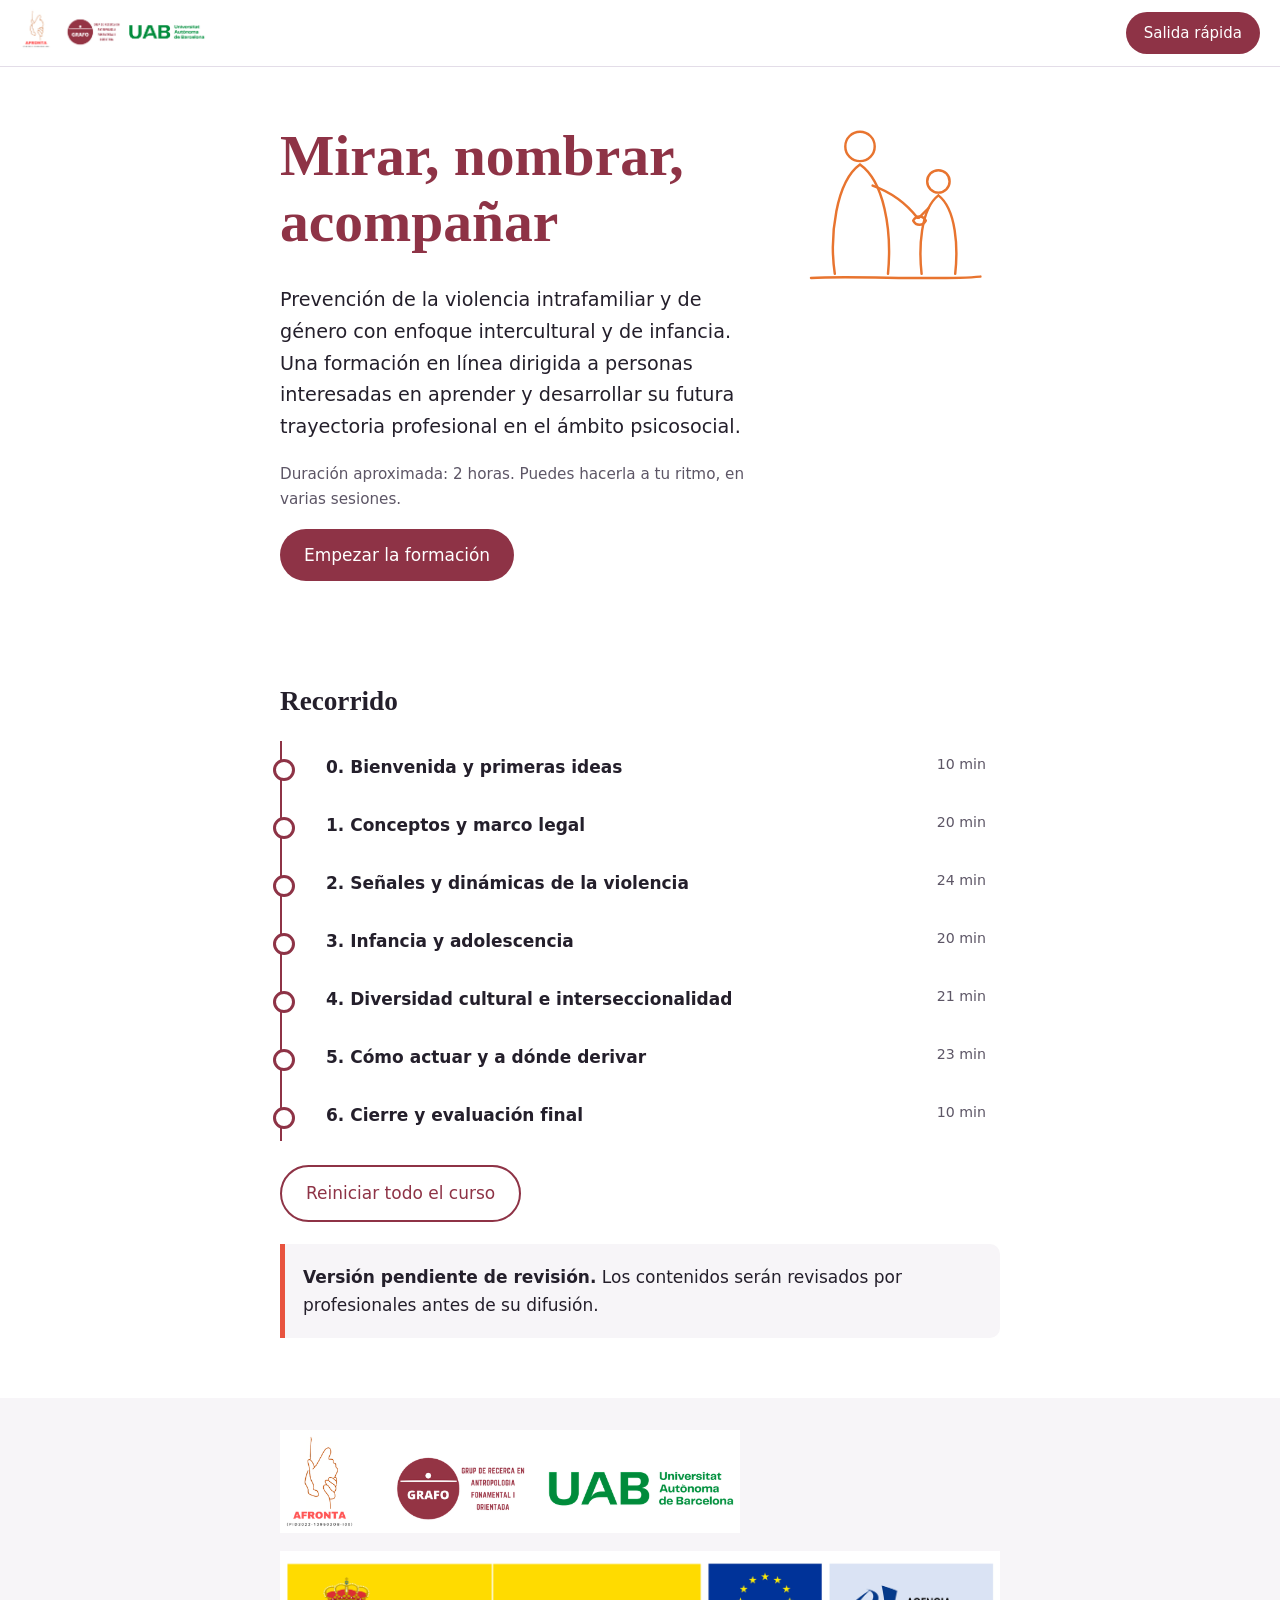
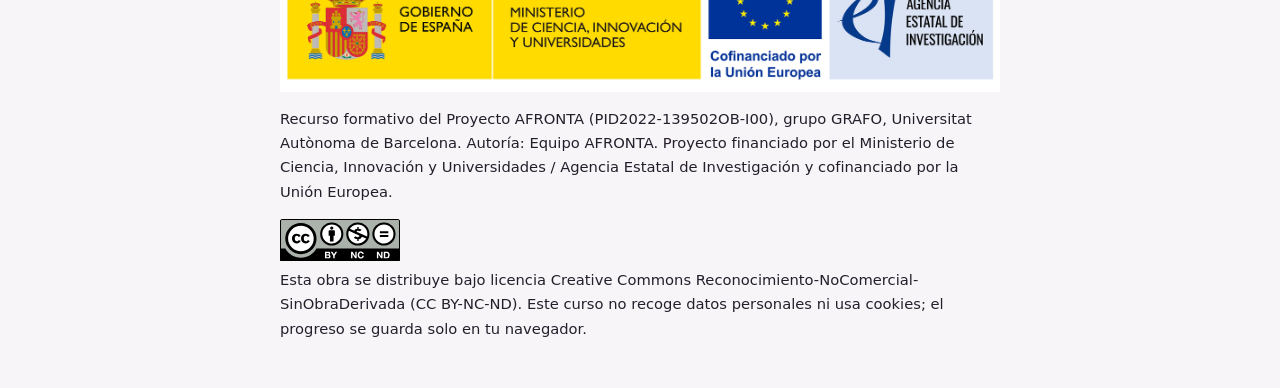
==== index.html @ 179e8720 "Launh" ====
<!DOCTYPE html>
<html lang="es">
<head>
<meta charset="utf-8">
<meta name="viewport" content="width=device-width, initial-scale=1">
<title>Mirar, nombrar, acompañar | Proyecto AFRONTA</title>
<meta name="description" content="Formación en línea de 2 horas sobre prevención de la violencia intrafamiliar y de género, con enfoque intercultural y de infancia.">
<link rel="stylesheet" href="assets/style.css">
</head>
<body data-base="">
<main id="main" class="wrap">
<section class="hero">
<svg viewBox="0 0 300 280" fill="none" stroke="#E8742F" stroke-width="3.5" stroke-linecap="round" stroke-linejoin="round" role="img" aria-label="Dos personas que se acompañan dándose la mano"><circle cx="100" cy="62" r="21"/><path d="M100 88C66 112 56 190 64 244M100 88C134 112 146 180 140 244"/><path d="M118 118C146 128 168 146 182 164"/><circle cx="212" cy="112" r="16"/><path d="M212 132C186 152 184 208 188 244M212 132C238 152 240 208 236 244"/><path d="M198 150C192 156 188 160 184 164"/><path d="M176 168c4-8 14-8 18 0c-4 8-14 8-18 0z"/><path d="M30 250C90 246 210 254 272 248"/></svg>
<h1>Mirar, nombrar, acompañar</h1>
<p class="lead">Prevención de la violencia intrafamiliar y de género con enfoque intercultural y de infancia. Una formación en línea dirigida a personas interesadas en aprender y desarrollar su futura trayectoria profesional en el ámbito psicosocial.</p>
<p class="meta">Duración aproximada: 2 horas. Puedes hacerla a tu ritmo, en varias sesiones.</p>
<p><a class="btn" href="unidad-0/index.html">Empezar la formación</a></p>
</section>
<h2>Recorrido</h2>
<ol class="path">
<li data-unit="u0"><a href="unidad-0/index.html"><b>0. Bienvenida y primeras ideas</b><small>10 min</small></a></li>
<li data-unit="u1"><a href="unidad-1/index.html"><b>1. Conceptos y marco legal</b><small>20 min</small></a></li>
<li data-unit="u2"><a href="unidad-2/index.html"><b>2. Señales y dinámicas de la violencia</b><small>24 min</small></a></li>
<li data-unit="u3"><a href="unidad-3/index.html"><b>3. Infancia y adolescencia</b><small>20 min</small></a></li>
<li data-unit="u4"><a href="unidad-4/index.html"><b>4. Diversidad cultural e interseccionalidad</b><small>21 min</small></a></li>
<li data-unit="u5"><a href="unidad-5/index.html"><b>5. Cómo actuar y a dónde derivar</b><small>23 min</small></a></li>
<li data-unit="u6"><a href="unidad-6/index.html"><b>6. Cierre y evaluación final</b><small>10 min</small></a></li>
</ol>
<p><button class="btn ghost" type="button" data-reset="all">Reiniciar todo el curso</button></p>
<div class="note"><p><b>Versión pendiente de revisión.</b> Los contenidos serán revisados por profesionales antes de su difusión.</p></div>
</main>
<script src="assets/app.js"></script>
</body>
</html>
---- assets/style.css ----
:root{--ink:#241F2B;--bur:#8E3346;--cor:#E8533F;--grn:#0E8F46;--mist:#F7F5F8;--line:#E3DDE8}
*{box-sizing:border-box}
body{margin:0;font:17px/1.65 system-ui,-apple-system,"Segoe UI",sans-serif;color:var(--ink);background:#fff}
h1,h2,h3{font-family:"Iowan Old Style","Palatino Linotype",Palatino,Georgia,serif;line-height:1.15;margin:0 0 .5em}
h1{font-size:clamp(2.2rem,6vw,3.6rem);color:var(--bur)}
h2{font-size:1.7rem;margin-top:2.2em}
h3{font-size:1.2rem}
a{color:var(--bur)}
:focus-visible{outline:3px solid var(--cor);outline-offset:2px}
.skip{position:absolute;left:-999px}.skip:focus{left:8px;top:8px;background:#fff;padding:8px;z-index:20}
.bar{position:sticky;top:0;z-index:10;display:flex;align-items:center;justify-content:space-between;gap:12px;padding:8px 20px;background:#fff;border-bottom:1px solid var(--line)}
.bar img{height:42px;width:auto;max-width:60vw}
.exit{background:var(--bur);color:#fff;border:0;border-radius:999px;padding:9px 18px;font:inherit;font-size:15px;cursor:pointer}
.exit:hover{background:#6f2536}
.wrap{max-width:760px;margin:0 auto;padding:0 20px}
.hero{padding:56px 0 28px;position:relative}
.hero svg{position:absolute;right:0;top:36px;width:210px;pointer-events:none}
@media(min-width:701px){.hero>:not(svg){max-width:calc(100% - 230px)}}
.lead{font-size:1.2rem;max-width:34em}
.meta{color:#5d5666;font-size:.95rem}
.path{list-style:none;margin:24px 0;padding:0 0 0 30px;border-left:2px solid var(--bur)}
.path li{position:relative;margin:0 0 6px}
.path li::before{content:"";position:absolute;left:-39px;top:18px;width:16px;height:16px;border-radius:50%;background:#fff;border:3px solid var(--bur)}
.path li.done::before{background:var(--grn);border-color:var(--grn)}
.path li.soon{opacity:.55}
.path li>a,.path li>span{display:flex;justify-content:space-between;gap:12px;padding:12px 14px;text-decoration:none;color:inherit;border-radius:10px}
.path li>a:hover{background:var(--mist)}
.path small{color:#5d5666;white-space:nowrap}
.note{background:var(--mist);border-left:5px solid var(--cor);padding:14px 18px;border-radius:0 10px 10px 0;margin:22px 0}
.note p{margin:.3em 0}
details{border-bottom:1px solid var(--line);padding:12px 0}
summary{cursor:pointer;font-weight:700}
details[open] summary{color:var(--bur)}
.time{display:inline-block;font-size:.9rem;color:#5d5666;margin-left:8px;font-family:system-ui,sans-serif;font-weight:400}
.quiz{border-left:5px solid var(--bur);background:var(--mist);padding:16px 20px;margin:20px 0;border-radius:0 10px 10px 0}
.q{font-weight:700;margin:0 0 10px}
.opt{display:block;width:100%;text-align:left;font:inherit;background:#fff;border:1.5px solid var(--line);border-radius:10px;padding:10px 14px;margin:8px 0;cursor:pointer;color:var(--ink)}
.opt:hover:not(:disabled){border-color:var(--bur)}
.opt:disabled{cursor:default;color:var(--ink)}
.opt.ok{border-color:var(--grn);background:#E7F5EC}
.opt.no{border-color:var(--cor);background:#FDEBE8}
.fb{margin:12px 0 0}
.btn{display:inline-block;background:var(--bur);color:#fff;border:0;border-radius:999px;padding:12px 24px;font:inherit;text-decoration:none;cursor:pointer}
.btn:disabled{background:var(--grn)}
.btn.ghost{background:#fff;color:var(--bur);border:2px solid var(--bur)}
.nav{display:flex;flex-wrap:wrap;gap:12px;justify-content:space-between;margin:36px 0}
ol.tl{padding-left:20px}ol.tl li{margin:8px 0}
.refs{font-size:.92rem;color:#4a4352}
.ft{background:var(--mist);margin-top:60px;padding:32px 0;font-size:.92rem}
.ft img{max-width:100%;height:auto}
.ft .logos{display:grid;gap:18px}
.ft .logos img:first-child{max-width:460px}
@media(max-width:700px){.hero svg{display:none}body{font-size:16px}}
@media(prefers-reduced-motion:reduce){*{transition:none!important}}

@media print{body *{visibility:hidden}#dip,#dip *{visibility:visible}#dip{position:absolute;left:0;top:0;width:100%}}
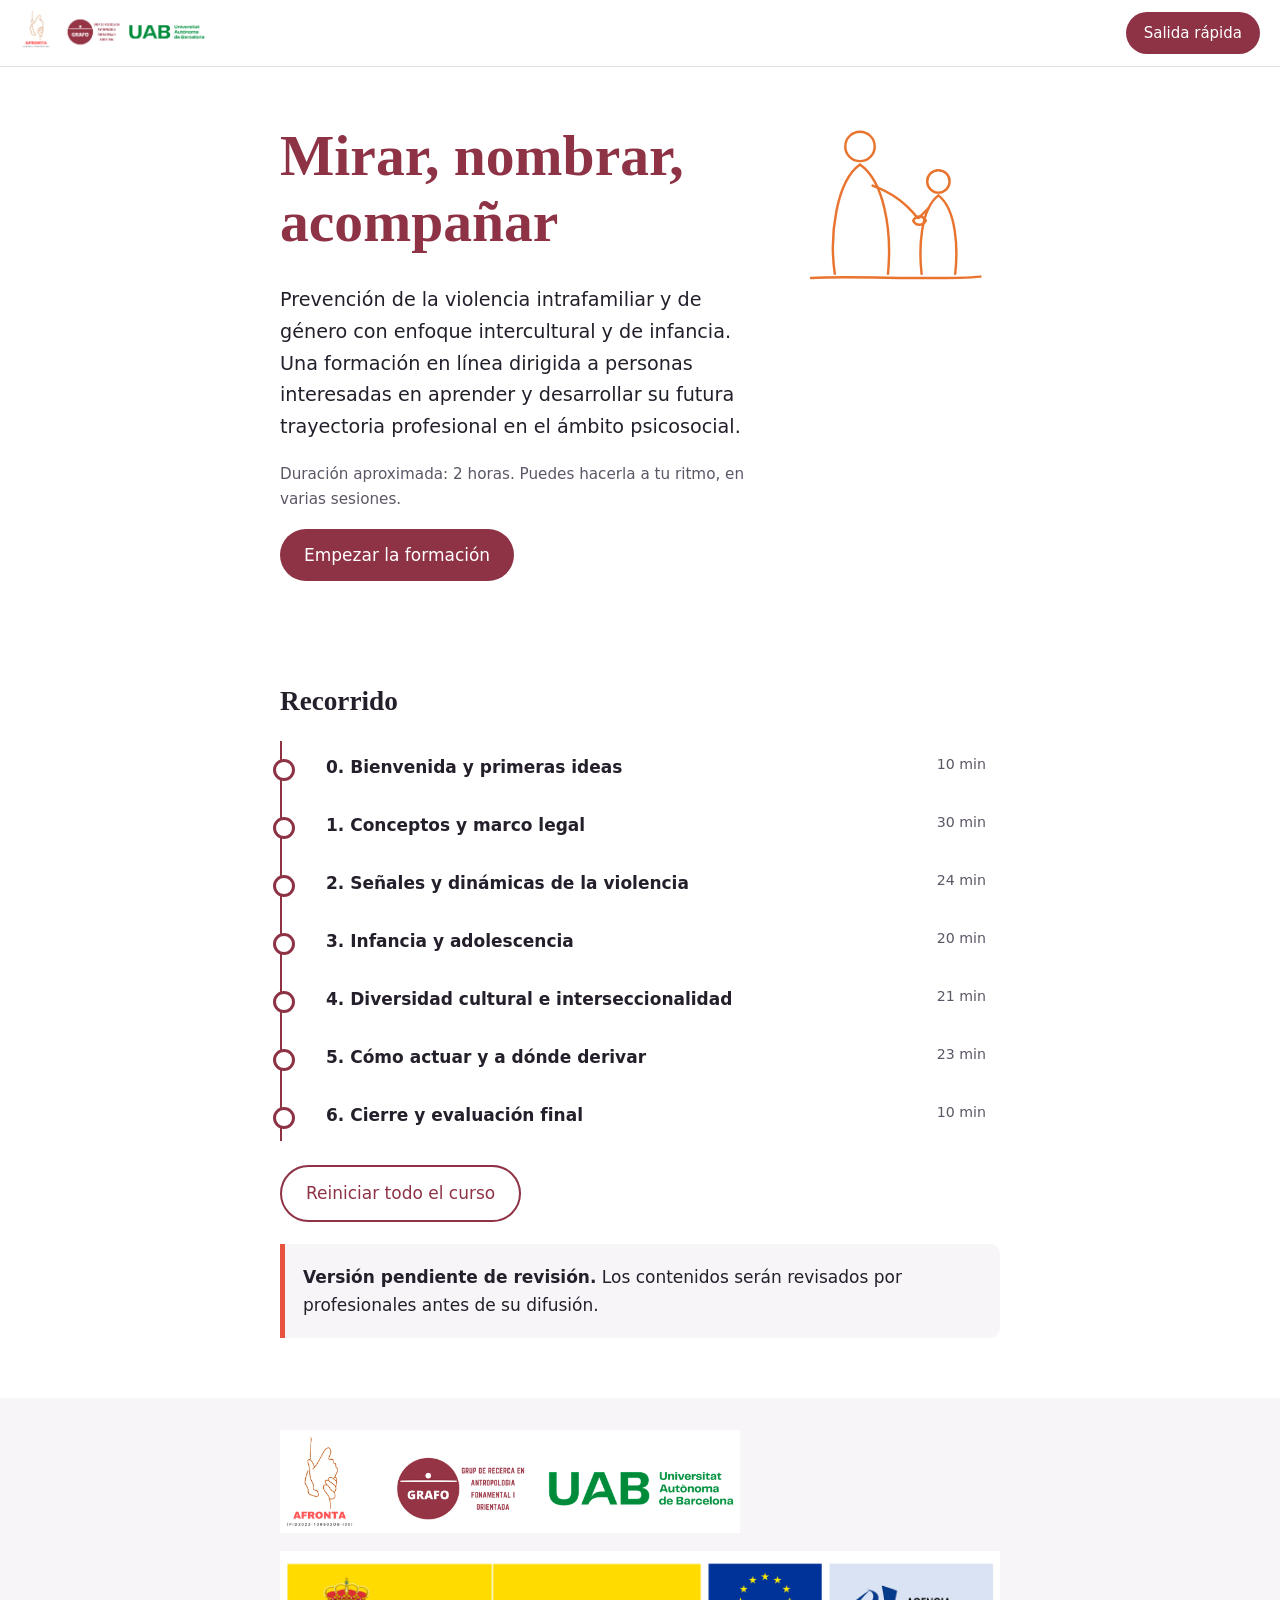
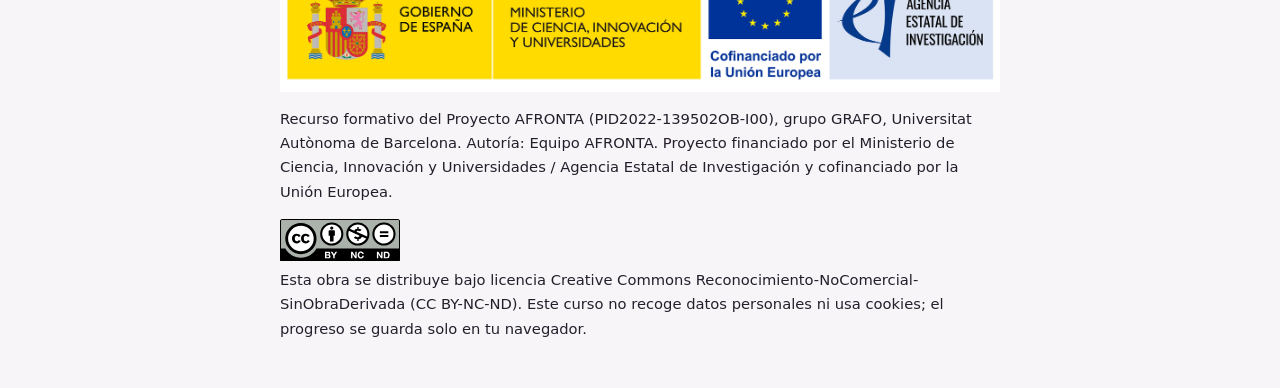
==== commit 8de0ab39: "Update unit 1" ====
--- a/index.html
+++ b/index.html
@@ -19,7 +19,7 @@
 <h2>Recorrido</h2>
 <ol class="path">
 <li data-unit="u0"><a href="unidad-0/index.html"><b>0. Bienvenida y primeras ideas</b><small>10 min</small></a></li>
-<li data-unit="u1"><a href="unidad-1/index.html"><b>1. Conceptos y marco legal</b><small>20 min</small></a></li>
+<li data-unit="u1"><a href="unidad-1/index.html"><b>1. Conceptos y marco legal</b><small>30 min</small></a></li>
 <li data-unit="u2"><a href="unidad-2/index.html"><b>2. Señales y dinámicas de la violencia</b><small>24 min</small></a></li>
 <li data-unit="u3"><a href="unidad-3/index.html"><b>3. Infancia y adolescencia</b><small>20 min</small></a></li>
 <li data-unit="u4"><a href="unidad-4/index.html"><b>4. Diversidad cultural e interseccionalidad</b><small>21 min</small></a></li>
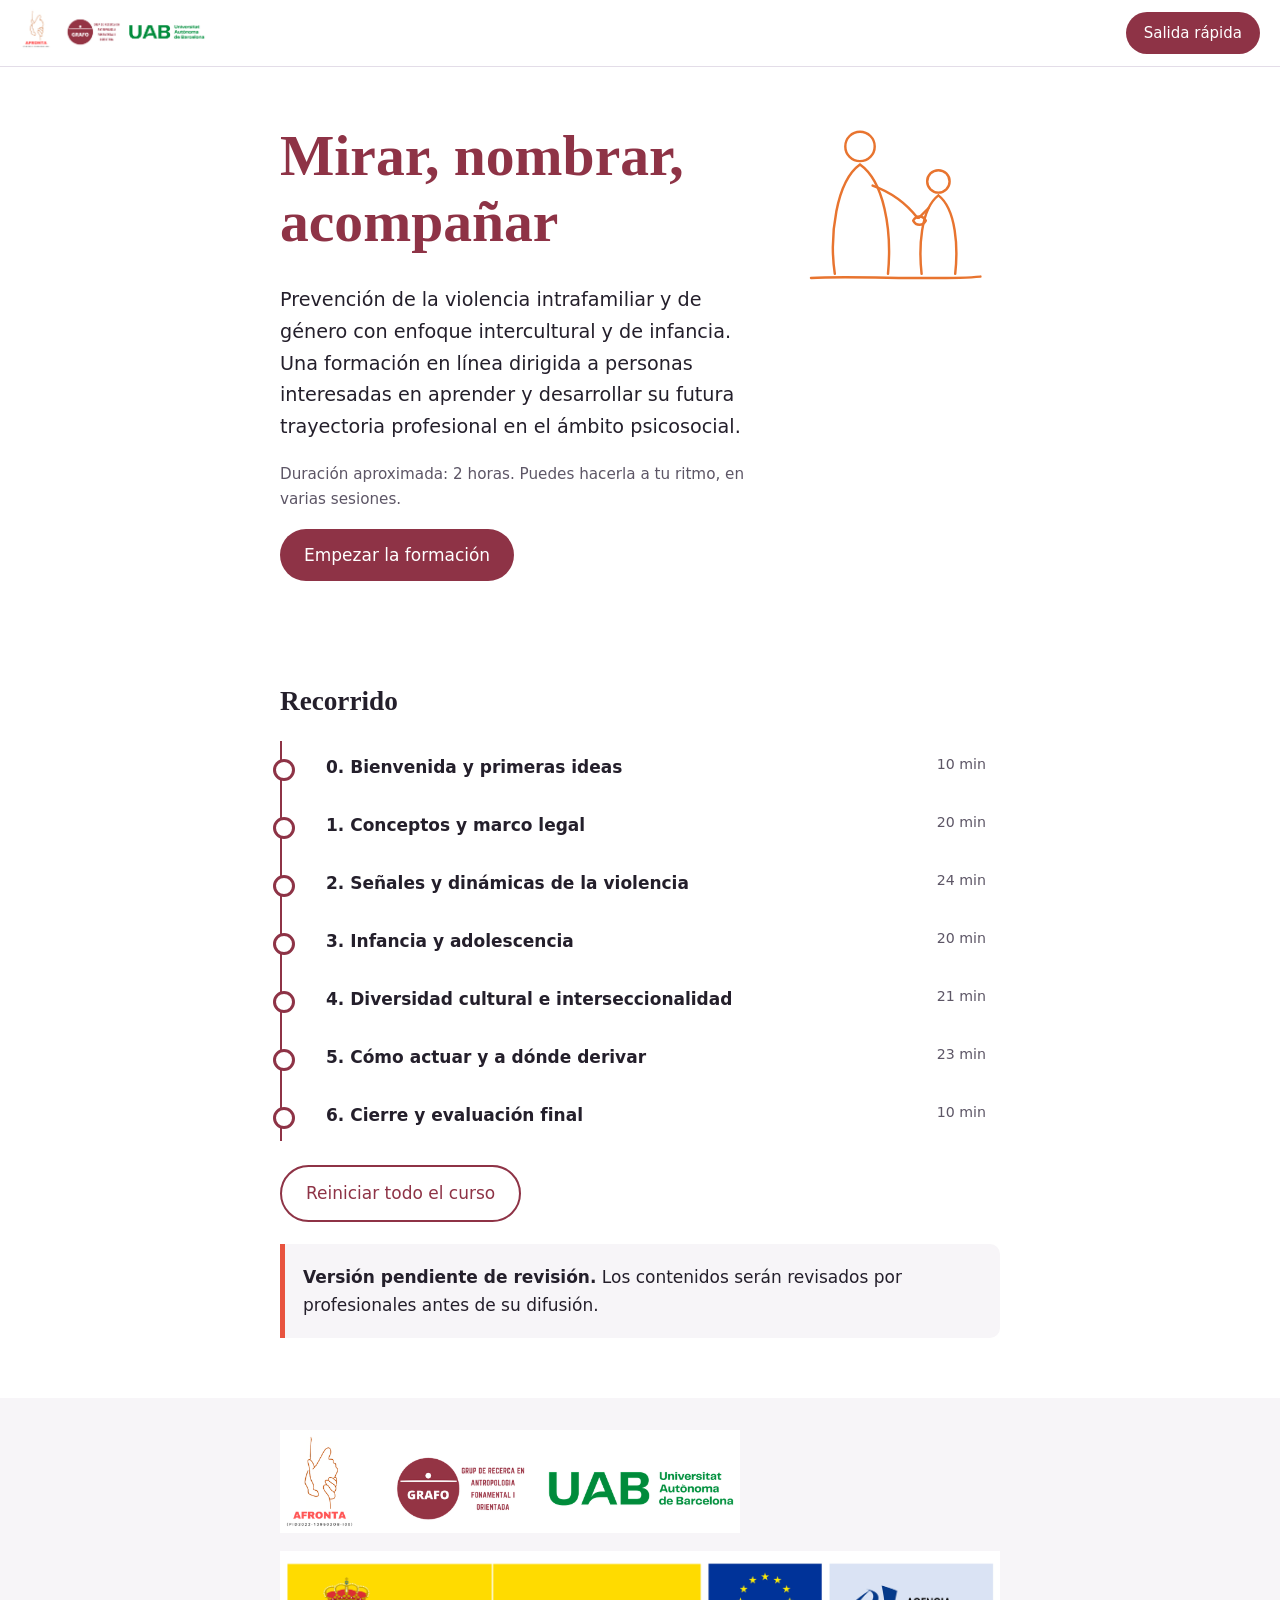
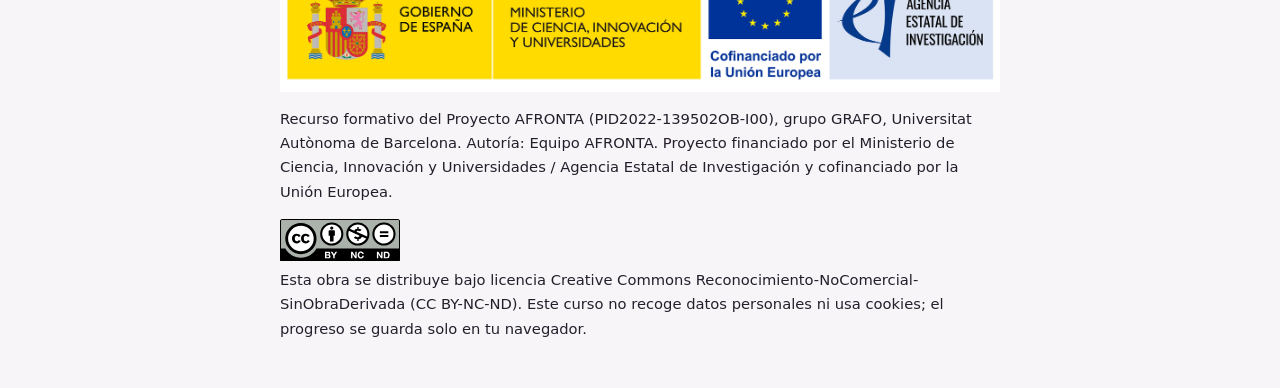
==== commit eb343274: "update unit 1" ====
--- a/index.html
+++ b/index.html
@@ -19,7 +19,7 @@
 <h2>Recorrido</h2>
 <ol class="path">
 <li data-unit="u0"><a href="unidad-0/index.html"><b>0. Bienvenida y primeras ideas</b><small>10 min</small></a></li>
-<li data-unit="u1"><a href="unidad-1/index.html"><b>1. Conceptos y marco legal</b><small>30 min</small></a></li>
+<li data-unit="u1"><a href="unidad-1/index.html"><b>1. Conceptos y marco legal</b><small>20 min</small></a></li>
 <li data-unit="u2"><a href="unidad-2/index.html"><b>2. Señales y dinámicas de la violencia</b><small>24 min</small></a></li>
 <li data-unit="u3"><a href="unidad-3/index.html"><b>3. Infancia y adolescencia</b><small>20 min</small></a></li>
 <li data-unit="u4"><a href="unidad-4/index.html"><b>4. Diversidad cultural e interseccionalidad</b><small>21 min</small></a></li>
